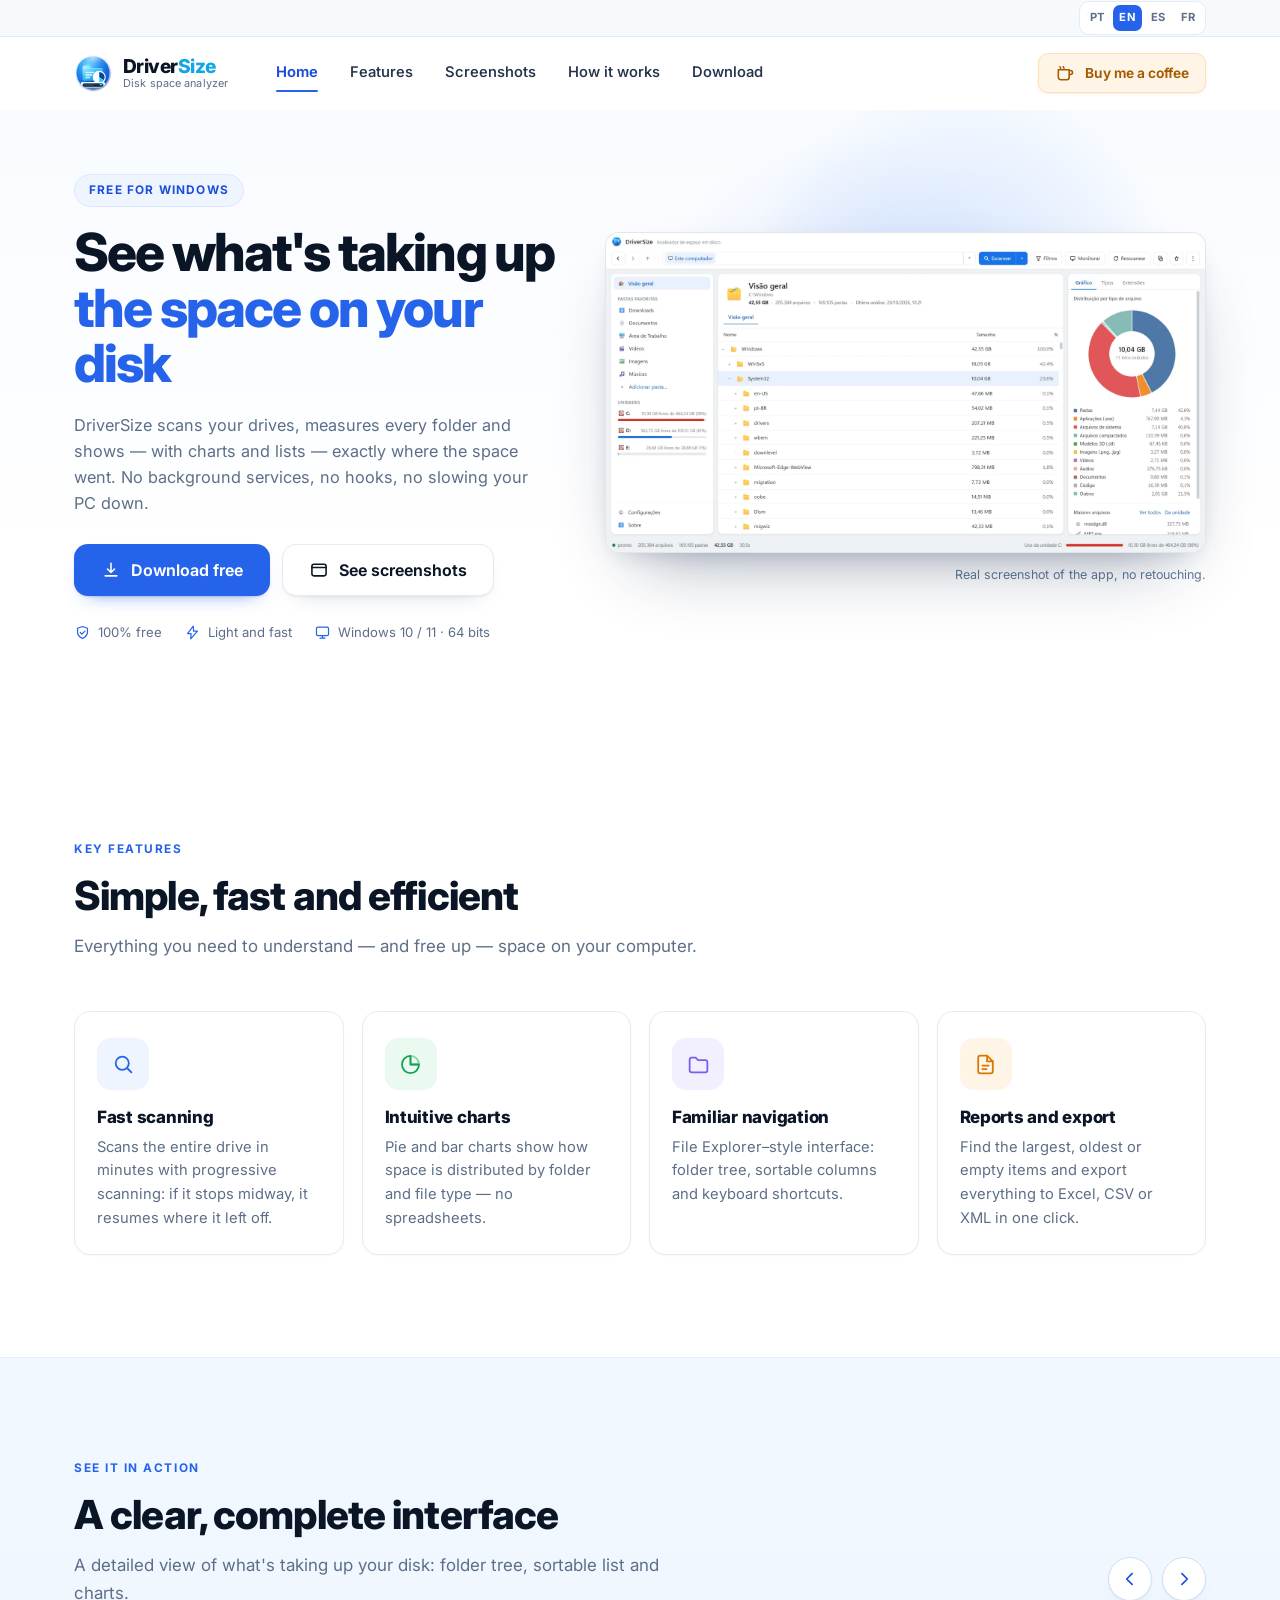
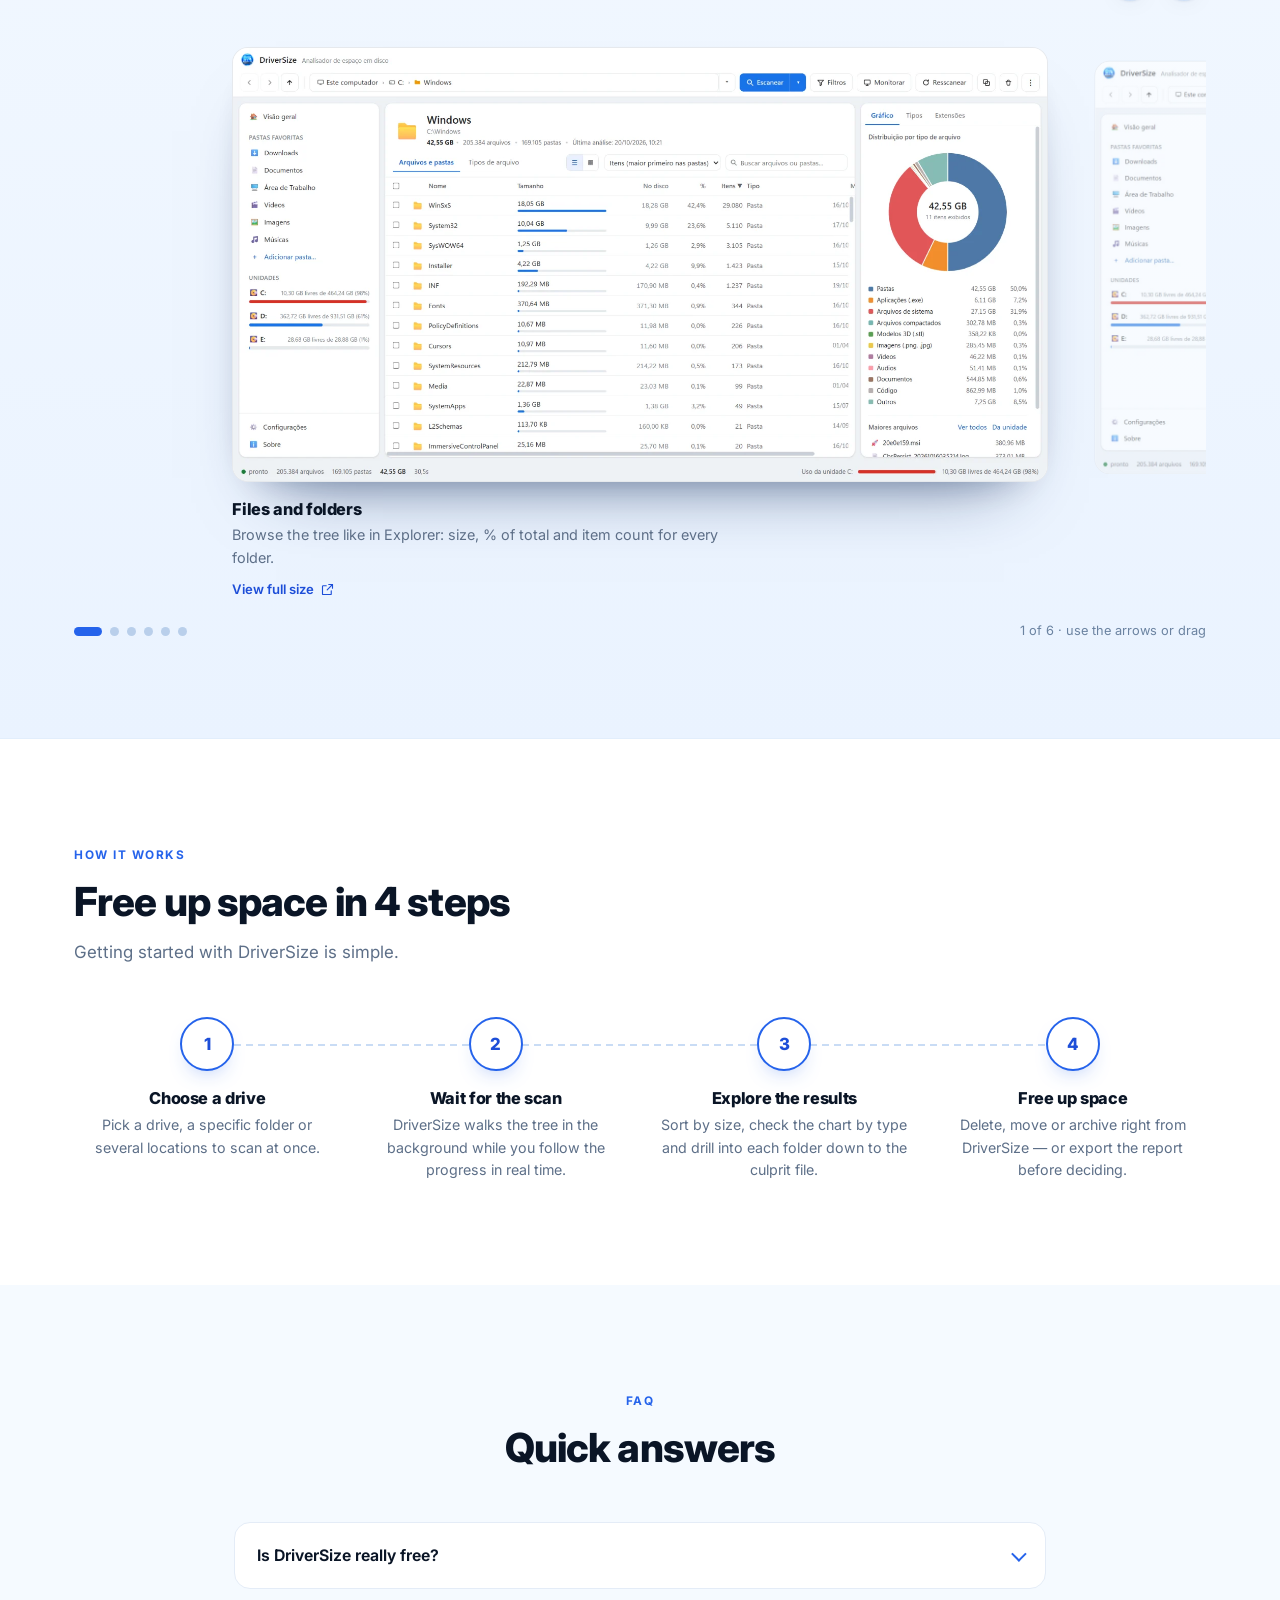
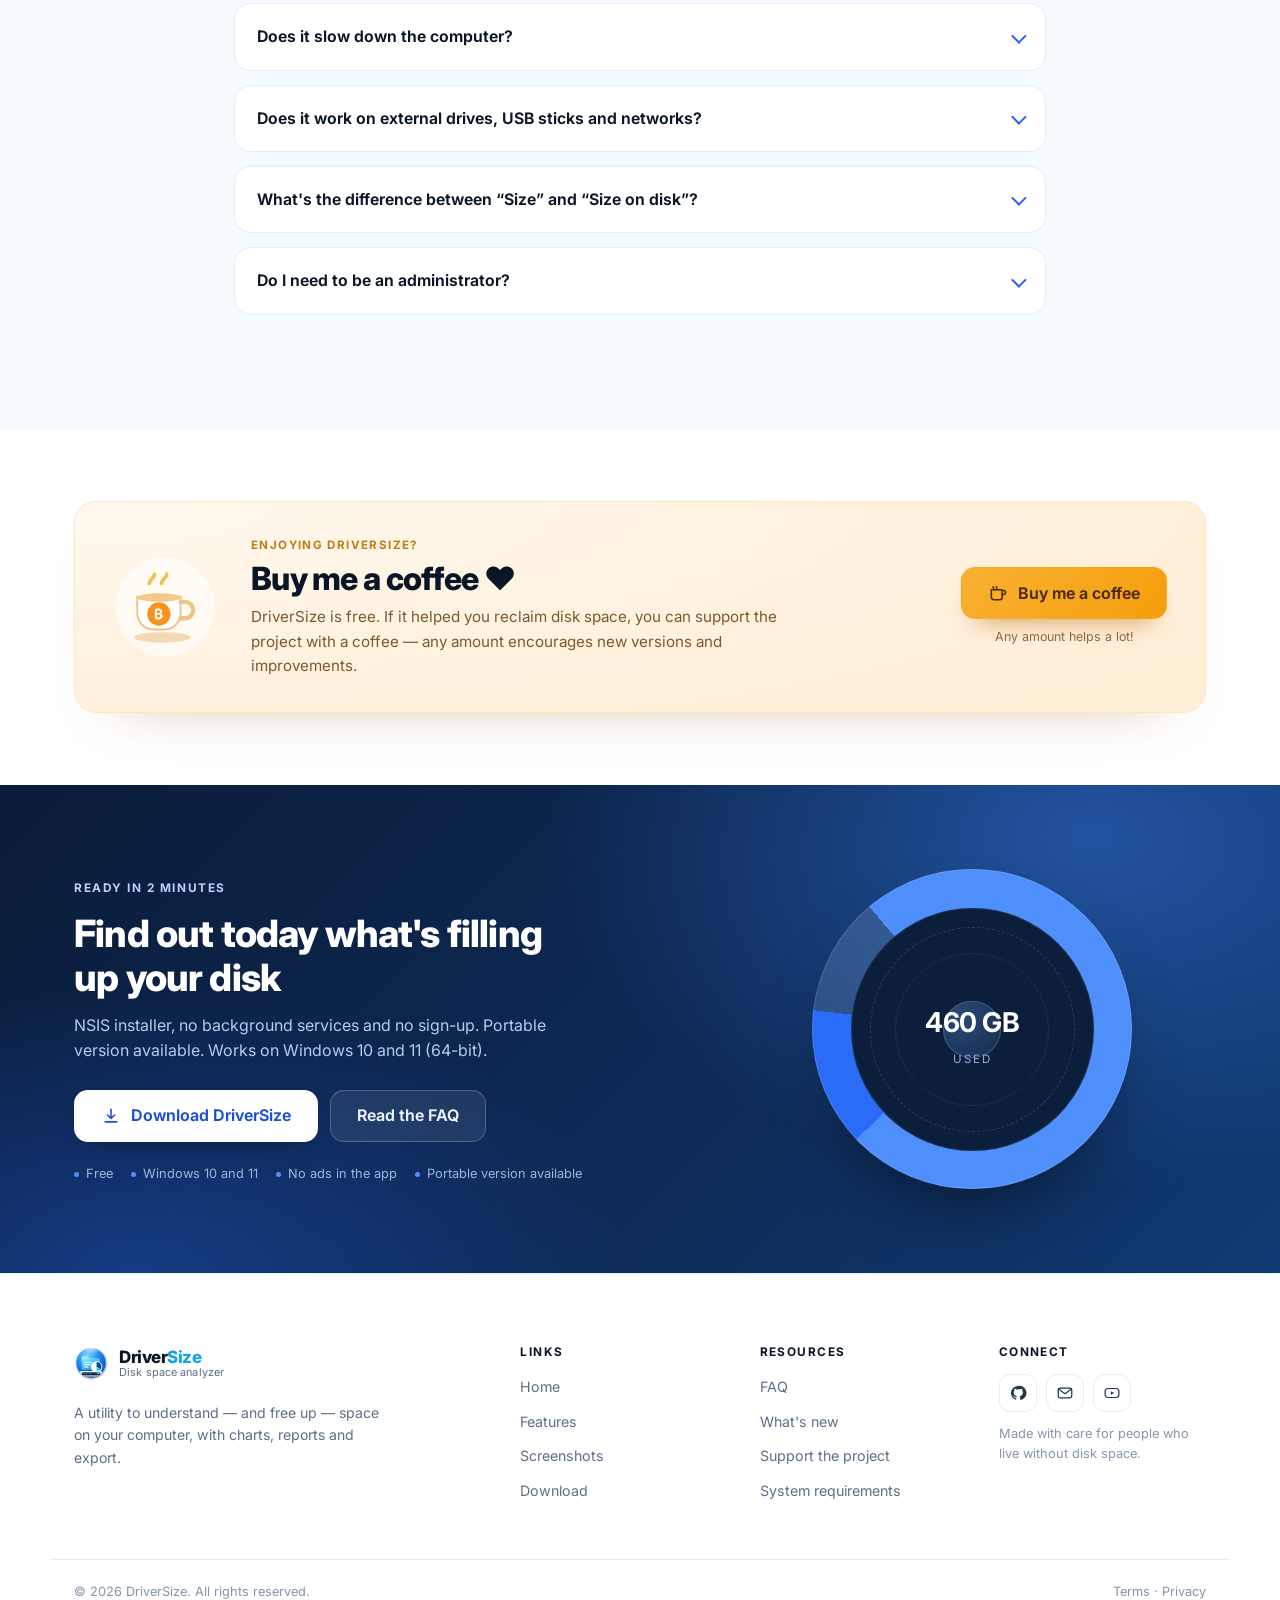
==== en/index.html @ fb633e39 "Initial DriverSize website" ====
<!DOCTYPE html>
<html lang="en">
<head>
<meta charset="utf-8">
<meta name="viewport" content="width=device-width, initial-scale=1">
<title>DriverSize — Find out what's taking up your disk space</title>
<meta name="description" content="DriverSize scans your drives and shows, with charts and lists, which folders and files take up the most space on your PC. Free for Windows 10 and 11 (64-bit).">
<meta name="theme-color" content="#2563eb">
<meta property="og:type" content="website">
<!-- meta:start -->
<meta property="og:locale" content="en_US">
<meta property="og:url" content="https://weguest.github.io/driversize/en/">
<!-- meta:end -->
<meta property="og:title" content="DriverSize — Disk space analyzer for Windows">
<meta property="og:description" content="See in minutes which folders and files are eating up your disk. Charts, reports and export to Excel, CSV and XML.">
<!-- og:image: gerado pelo build.mjs (og-<idioma>.jpg); use SITE_URL para URL absoluta -->
<meta property="og:image" content="https://weguest.github.io/driversize/assets/img/og-en.jpg">
<meta property="og:image:width" content="1200">
<meta property="og:image:height" content="630">
<meta name="twitter:card" content="summary_large_image">
<link rel="icon" href="../assets/img/favicon.svg" type="image/svg+xml">
<!-- alternates:start -->
<link rel="canonical" href="https://weguest.github.io/driversize/en/">
<link rel="alternate" hreflang="pt-BR" href="https://weguest.github.io/driversize/">
<link rel="alternate" hreflang="en" href="https://weguest.github.io/driversize/en/">
<link rel="alternate" hreflang="es" href="https://weguest.github.io/driversize/es/">
<link rel="alternate" hreflang="fr" href="https://weguest.github.io/driversize/fr/">
<link rel="alternate" hreflang="x-default" href="https://weguest.github.io/driversize/">
<!-- alternates:end -->
<link rel="preconnect" href="https://fonts.googleapis.com">
<link rel="preconnect" href="https://fonts.gstatic.com" crossorigin>
<link href="https://fonts.googleapis.com/css2?family=Inter:wght@400;500;600;700;800&display=swap" rel="stylesheet">
<link rel="stylesheet" href="../assets/css/styles.css">
<script>document.documentElement.classList.add('js');</script>
<script type="application/ld+json">
{
  "@context": "https://schema.org",
  "@type": "SoftwareApplication",
  "name": "DriverSize",
  "operatingSystem": "Windows 11, Windows 10",
  "applicationCategory": "UtilitiesApplication",
  "description": "Disk space analyzer that shows the size of every folder and file, with charts and reports.",
  "inLanguage": "en",
  "offers": {
    "@type": "Offer",
    "price": "0",
    "priceCurrency": "BRL"
  }
}
</script>
</head>
<body>
<a class="skip-link" href="#conteudo">Skip to content</a>

<div class="langbar">
  <div class="container langbar__inner">
    <!-- langswitch:start -->
      <nav class="lang" aria-label="Language">
        <a href="../" hreflang="pt-BR" lang="pt-BR" aria-label="Português">PT</a>
        <a href="./" hreflang="en" lang="en" aria-current="true" aria-label="English">EN</a>
        <a href="../es/" hreflang="es" lang="es" aria-label="Español">ES</a>
        <a href="../fr/" hreflang="fr" lang="fr" aria-label="Français">FR</a>
      </nav>
    <!-- langswitch:end -->
  </div>
</div>

<header class="site-header" id="topo">
  <div class="container site-header__inner">
    <a class="brand" href="#inicio" aria-label="DriverSize — home">
      <img class="brand__mark" src="../assets/img/logo.svg" alt="" width="40" height="40" decoding="async">
      <span class="brand__text">
        <span class="brand__word">Driver<span>Size</span></span>
        <small>Disk space analyzer</small>
      </span>
    </a>

    <nav class="site-nav" id="menu" aria-label="Main navigation">
      <a href="#inicio" class="is-active">Home</a>
      <a href="#recursos">Features</a>
      <a href="#telas">Screenshots</a>
      <a href="#como-funciona">How it works</a>
      <a href="#download">Download</a>
    </nav>

    <div class="site-header__actions">
      <a class="btn btn--accent btn--sm" href="#apoie">
        <svg viewBox="0 0 24 24" aria-hidden="true" class="ico"><path d="M4 8h13v9a3 3 0 0 1-3 3H7a3 3 0 0 1-3-3zM17 9h1.6a2.4 2.4 0 0 1 0 4.8H17M6 4.5c0 .8.8 1 .8 1.8M10 4.5c0 .8.8 1 .8 1.8"/></svg>
        Buy me a coffee
      </a>
      <button class="menu-btn" id="menuBtn" aria-controls="menu" aria-expanded="false" aria-label="Open menu" data-label-open="Open menu" data-label-close="Close menu">
        <span></span><span></span><span></span>
      </button>
    </div>
  </div>
</header>

<main id="conteudo">

  <!-- ============ HERO ============ -->
  <section class="hero" id="inicio">
    <div class="hero__glow" aria-hidden="true"></div>
    <div class="container hero__inner">
      <div class="hero__copy">
        <span class="eyebrow eyebrow--pill">Free for Windows</span>
        <h1>See what's taking up <span class="hl">the space on your disk</span></h1>
        <p class="lead">
          DriverSize scans your drives, measures every folder and shows — with charts and lists — exactly where the space went. No background services, no hooks, no slowing your PC down.
        </p>
        <div class="hero__actions">
          <a class="btn btn--primary btn--lg" href="#download">
            <svg viewBox="0 0 24 24" aria-hidden="true" class="ico"><path d="M12 4v11m0 0 4.2-4.2M12 15l-4.2-4.2M5 19h14"/></svg>
            Download free
          </a>
          <a class="btn btn--ghost btn--lg" href="#telas">
            <svg viewBox="0 0 24 24" aria-hidden="true" class="ico"><rect x="3.5" y="5" width="17" height="14" rx="2.4"/><path d="M3.5 9h17"/></svg>
            See screenshots
          </a>
        </div>
        <ul class="trust">
          <li>
            <svg viewBox="0 0 24 24" aria-hidden="true"><path d="M12 3.5 19 6v5.5c0 4-3 6.8-7 9-4-2.2-7-5-7-9V6z"/><path d="m9 12 2.2 2.2L15.5 10"/></svg>
            100% free
          </li>
          <li>
            <svg viewBox="0 0 24 24" aria-hidden="true"><path d="M13 3 5 13.5h5L9.5 21 19 10h-5.4z"/></svg>
            Light and fast
          </li>
          <li>
            <svg viewBox="0 0 24 24" aria-hidden="true"><rect x="3.5" y="4.5" width="17" height="12" rx="2"/><path d="M8.5 20h7M12 16.5V20"/></svg>
            Windows 10 / 11 · 64 bits
          </li>
        </ul>
      </div>

      <div class="hero__art">
        <figure class="shot shot--hero">
          <img
            src="../assets/img/screens/visao-geral.webp"
            width="1600"
            height="852"
            alt="DriverSize window with the overview: folder tree, chart of distribution by type and list of largest folders"
            fetchpriority="high"
            decoding="async">
        </figure>
        <p class="shot__note">Real screenshot of the app, no retouching.</p>
      </div>
    </div>
  </section>

  <!-- ============ RECURSOS ============ -->
  <section class="section" id="recursos">
    <div class="container">
      <header class="section__head reveal">
        <span class="eyebrow">Key features</span>
        <h2>Simple, fast and efficient</h2>
        <p class="section__sub">Everything you need to understand — and free up — space on your computer.</p>
      </header>

      <div class="cards">
        <article class="card reveal">
          <span class="card__icon card__icon--blue">
            <svg viewBox="0 0 24 24" aria-hidden="true"><circle cx="10.8" cy="10.8" r="6.3"/><path d="m15.6 15.6 4 4"/></svg>
          </span>
          <h3>Fast scanning</h3>
          <p>Scans the entire drive in minutes with progressive scanning: if it stops midway, it resumes where it left off.</p>
        </article>

        <article class="card reveal">
          <span class="card__icon card__icon--green">
            <svg viewBox="0 0 24 24" aria-hidden="true"><path d="M12 3.8a8.2 8.2 0 1 0 8.2 8.2H12z"/><path d="M12 3.8a8.2 8.2 0 0 1 8.2 8.2H12z" opacity=".45"/></svg>
          </span>
          <h3>Intuitive charts</h3>
          <p>Pie and bar charts show how space is distributed by folder and file type — no spreadsheets.</p>
        </article>

        <article class="card reveal">
          <span class="card__icon card__icon--violet">
            <svg viewBox="0 0 24 24" aria-hidden="true"><path d="M3.5 7.5a2 2 0 0 1 2-2h4l1.8 2.2h7.2a2 2 0 0 1 2 2v7.8a2 2 0 0 1-2 2h-13a2 2 0 0 1-2-2z"/></svg>
          </span>
          <h3>Familiar navigation</h3>
          <p>File Explorer–style interface: folder tree, sortable columns and keyboard shortcuts.</p>
        </article>

        <article class="card reveal">
          <span class="card__icon card__icon--orange">
            <svg viewBox="0 0 24 24" aria-hidden="true"><path d="M13.5 3.5H7a2 2 0 0 0-2 2v13a2 2 0 0 0 2 2h10a2 2 0 0 0 2-2V9z"/><path d="M13.5 3.5V9H19M9 13h6M9 16.5h4"/></svg>
          </span>
          <h3>Reports and export</h3>
          <p>Find the largest, oldest or empty items and export everything to Excel, CSV or XML in one click.</p>
        </article>
      </div>
    </div>
  </section>

  <!-- ============ TELAS / CARROSSEL ============ -->
  <section class="shots" id="telas">
    <div class="container">
      <div class="shots__head reveal">
        <div class="shots__heading">
          <span class="eyebrow">See it in action</span>
          <h2>A clear, complete interface</h2>
          <p class="section__sub">A detailed view of what's taking up your disk: folder tree, sortable list and charts.</p>
        </div>
        <div class="shots__nav">
          <button class="circle-btn" type="button" data-carousel-prev aria-label="Previous screen">
            <svg viewBox="0 0 24 24" aria-hidden="true"><path d="M14.5 5.5 8 12l6.5 6.5"/></svg>
          </button>
          <button class="circle-btn" type="button" data-carousel-next aria-label="Next screen">
            <svg viewBox="0 0 24 24" aria-hidden="true"><path d="m9.5 5.5 6.5 6.5-6.5 6.5"/></svg>
          </button>
        </div>
      </div>

      <div class="carousel" data-carousel data-dot-label="Go to screen {n}" data-status-format="{n} of {total}" role="group" aria-roledescription="carousel" aria-label="DriverSize screenshots">
        <div class="carousel__viewport" data-carousel-viewport>
          <ul class="carousel__track" data-carousel-track role="list">

            <li class="slide" data-slide aria-roledescription="slide" aria-label="1 of 6 — Files and folders">
              <figure class="slide__figure">
                <div class="slide__frame">
                  <img
                    class="slide__img"
                    src="../assets/img/screens/arquivos-e-pastas.webp"
                    width="1600"
                    height="852"
                    alt="DriverSize file and folder list with size, percentage of total, item count and modified date"
                    decoding="async">
                </div>
                <figcaption class="slide__caption">
                  <h3>Files and folders</h3>
                  <p>Browse the tree like in Explorer: size, % of total and item count for every folder.</p>
                  <a class="slide__zoom" href="../assets/img/screens/arquivos-e-pastas.webp" target="_blank" rel="noopener">
                    View full size
                    <svg viewBox="0 0 24 24" aria-hidden="true"><path d="M14 4h6v6M20 4l-8.5 8.5M18 14v5a1 1 0 0 1-1 1H5a1 1 0 0 1-1-1V7a1 1 0 0 1 1-1h5"/></svg>
                  </a>
                </figcaption>
              </figure>
            </li>

            <li class="slide" data-slide aria-roledescription="slide" aria-label="2 of 6 — Grid view">
              <figure class="slide__figure">
                <div class="slide__frame">
                  <img
                    class="slide__img"
                    src="../assets/img/screens/visualizacao-em-grade.webp"
                    width="1600"
                    height="852"
                    alt="Folders shown in a grid in DriverSize, with cards showing size and a proportional bar"
                    decoding="async">
                </div>
                <figcaption class="slide__caption">
                  <h3>Grid view</h3>
                  <p>Switch the list for cards — each folder's size is visible at a glance.</p>
                  <a class="slide__zoom" href="../assets/img/screens/visualizacao-em-grade.webp" target="_blank" rel="noopener">
                    View full size
                    <svg viewBox="0 0 24 24" aria-hidden="true"><path d="M14 4h6v6M20 4l-8.5 8.5M18 14v5a1 1 0 0 1-1 1H5a1 1 0 0 1-1-1V7a1 1 0 0 1 1-1h5"/></svg>
                  </a>
                </figcaption>
              </figure>
            </li>

            <li class="slide" data-slide aria-roledescription="slide" aria-label="3 of 6 — File types">
              <figure class="slide__figure">
                <div class="slide__frame">
                  <img
                    class="slide__img"
                    src="../assets/img/screens/tipos-de-arquivo.webp"
                    width="1600"
                    height="852"
                    alt="File type table by extension, with size, percentage and file count"
                    decoding="async">
                </div>
                <figcaption class="slide__caption">
                  <h3>File types</h3>
                  <p>See what weighs most by extension — .dll, .msi, .exe — and the total per file type.</p>
                  <a class="slide__zoom" href="../assets/img/screens/tipos-de-arquivo.webp" target="_blank" rel="noopener">
                    View full size
                    <svg viewBox="0 0 24 24" aria-hidden="true"><path d="M14 4h6v6M20 4l-8.5 8.5M18 14v5a1 1 0 0 1-1 1H5a1 1 0 0 1-1-1V7a1 1 0 0 1 1-1h5"/></svg>
                  </a>
                </figcaption>
              </figure>
            </li>

            <li class="slide" data-slide aria-roledescription="slide" aria-label="4 of 6 — Safe cleanup">
              <figure class="slide__figure">
                <div class="slide__frame">
                  <img
                    class="slide__img"
                    src="../assets/img/screens/limpeza-segura.webp"
                    width="1600"
                    height="852"
                    alt="DriverSize safe cleanup window with categories of temporary files and reclaimable space"
                    decoding="async">
                </div>
                <figcaption class="slide__caption">
                  <h3>Safe cleanup</h3>
                  <p>Review temp files, caches and other disposable items and see how much space you'll free.</p>
                  <a class="slide__zoom" href="../assets/img/screens/limpeza-segura.webp" target="_blank" rel="noopener">
                    View full size
                    <svg viewBox="0 0 24 24" aria-hidden="true"><path d="M14 4h6v6M20 4l-8.5 8.5M18 14v5a1 1 0 0 1-1 1H5a1 1 0 0 1-1-1V7a1 1 0 0 1 1-1h5"/></svg>
                  </a>
                </figcaption>
              </figure>
            </li>

            <li class="slide" data-slide aria-roledescription="slide" aria-label="5 of 6 — Global search">
              <figure class="slide__figure">
                <div class="slide__frame">
                  <img
                    class="slide__img"
                    src="../assets/img/screens/busca-global.webp"
                    width="1600"
                    height="852"
                    alt="Global file name search in DriverSize, showing results and the full path of each one"
                    decoding="async">
                </div>
                <figcaption class="slide__caption">
                  <h3>Global search</h3>
                  <p>Find a file across the whole scanned area, with its full path — no rescan.</p>
                  <a class="slide__zoom" href="../assets/img/screens/busca-global.webp" target="_blank" rel="noopener">
                    View full size
                    <svg viewBox="0 0 24 24" aria-hidden="true"><path d="M14 4h6v6M20 4l-8.5 8.5M18 14v5a1 1 0 0 1-1 1H5a1 1 0 0 1-1-1V7a1 1 0 0 1 1-1h5"/></svg>
                  </a>
                </figcaption>
              </figure>
            </li>

            <li class="slide" data-slide aria-roledescription="slide" aria-label="6 of 6 — Dark theme">
              <figure class="slide__figure">
                <div class="slide__frame">
                  <img
                    class="slide__img"
                    src="../assets/img/screens/tema-escuro.webp"
                    width="1600"
                    height="852"
                    alt="DriverSize interface in dark theme, with folder table and distribution chart"
                    decoding="async">
                </div>
                <figcaption class="slide__caption">
                  <h3>Dark theme</h3>
                  <p>Work at night or on dark screens without losing legibility.</p>
                  <a class="slide__zoom" href="../assets/img/screens/tema-escuro.webp" target="_blank" rel="noopener">
                    View full size
                    <svg viewBox="0 0 24 24" aria-hidden="true"><path d="M14 4h6v6M20 4l-8.5 8.5M18 14v5a1 1 0 0 1-1 1H5a1 1 0 0 1-1-1V7a1 1 0 0 1 1-1h5"/></svg>
                  </a>
                </figcaption>
              </figure>
            </li>

          </ul>
        </div>

        <div class="carousel__footer">
          <div class="carousel__dots" data-carousel-dots role="group" aria-label="Choose screen"></div>
          <p class="carousel__hint"><span data-carousel-status aria-live="polite">1 of 6</span> · use the arrows or drag</p>
        </div>
      </div>
    </div>
  </section>

  <!-- ============ COMO FUNCIONA ============ -->
  <section class="section" id="como-funciona">
    <div class="container">
      <header class="section__head reveal">
        <span class="eyebrow">How it works</span>
        <h2>Free up space in 4 steps</h2>
        <p class="section__sub">Getting started with DriverSize is simple.</p>
      </header>

      <ol class="steps">
        <li class="step reveal">
          <span class="step__num">1</span>
          <h3>Choose a drive</h3>
          <p>Pick a drive, a specific folder or several locations to scan at once.</p>
        </li>
        <li class="step reveal">
          <span class="step__num">2</span>
          <h3>Wait for the scan</h3>
          <p>DriverSize walks the tree in the background while you follow the progress in real time.</p>
        </li>
        <li class="step reveal">
          <span class="step__num">3</span>
          <h3>Explore the results</h3>
          <p>Sort by size, check the chart by type and drill into each folder down to the culprit file.</p>
        </li>
        <li class="step reveal">
          <span class="step__num">4</span>
          <h3>Free up space</h3>
          <p>Delete, move or archive right from DriverSize — or export the report before deciding.</p>
        </li>
      </ol>
    </div>
  </section>

  <!-- ============ FAQ ============ -->
  <section class="section section--soft" id="faq">
    <div class="container container--narrow">
      <header class="section__head section__head--center reveal">
        <span class="eyebrow">FAQ</span>
        <h2>Quick answers</h2>
      </header>

      <div class="faq reveal">
        <details class="faq__item">
          <summary>Is DriverSize really free?</summary>
          <p>Yes. The free version shows the size of every folder and file, with charts and reports, with no trial period. An optional Professional version adds printing, PDF export and command-line automation.</p>
        </details>
        <details class="faq__item">
          <summary>Does it slow down the computer?</summary>
          <p>No. DriverSize installs no services, system hooks or Explorer extensions: it only uses resources while you are scanning. Once you close it, nothing keeps running in the background.</p>
        </details>
        <details class="faq__item">
          <summary>Does it work on external drives, USB sticks and networks?</summary>
          <p>Yes. Besides local disks, DriverSize scans external HDDs, SSDs, USB sticks, SD cards, NAS, SAN and network shares (UNC paths).</p>
        </details>
        <details class="faq__item">
          <summary>What's the difference between “Size” and “Size on disk”?</summary>
          <p>“Size” is the actual sum of the file bytes. “Size on disk” takes the space occupied in clusters into account — so it is always equal to or larger than the logical size.</p>
        </details>
        <details class="faq__item">
          <summary>Do I need to be an administrator?</summary>
          <p>For regular folders, no. To read protected system areas (such as <code>System Volume Information</code>), run as administrator — the app has a “Restart as administrator” option.</p>
        </details>
      </div>
    </div>
  </section>

  <!-- ============ APOIE ============ -->
  <section class="support" id="apoie">
    <div class="container">
      <div class="support__card reveal">
        <div class="support__cup" aria-hidden="true">
          <svg viewBox="0 0 120 120">
            <circle cx="60" cy="60" r="57" fill="#fff" opacity=".6"/>
            <ellipse cx="57" cy="95" rx="33" ry="6" fill="#e7b977" opacity=".5"/>
            <path d="M28 48h50v19a19 19 0 0 1-19 19H47a19 19 0 0 1-19-19z" fill="#fff" stroke="#eec38a" stroke-width="2.2"/>
            <path d="M78 54h5a9.5 9.5 0 0 1 0 19h-5" fill="none" stroke="#eec38a" stroke-width="5" stroke-linecap="round"/>
            <ellipse cx="53" cy="49" rx="25" ry="5" fill="#f2c98b"/>
            <path d="M42 33c0-5 6-6 6-11M56 33c0-5 6-6 6-11" stroke="#f0b429" stroke-width="4" stroke-linecap="round" fill="none" opacity=".85"/>
            <circle cx="53" cy="68" r="13.5" fill="#f7931a"/>
            <text x="53" y="74" text-anchor="middle" font-size="16" font-weight="700" fill="#fff" font-family="Inter, Arial, sans-serif">₿</text>
          </svg>
        </div>
        <div class="support__copy">
          <span class="support__kicker">Enjoying DriverSize?</span>
          <h2>Buy me a coffee <span aria-hidden="true">❤️</span></h2>
          <p>DriverSize is free. If it helped you reclaim disk space, you can support the project with a coffee — any amount encourages new versions and improvements.</p>
        </div>
        <div class="support__action">
          <a class="btn btn--donate" href="#apoie" data-donate>
            <svg viewBox="0 0 24 24" aria-hidden="true" class="ico"><path d="M4 8h13v9a3 3 0 0 1-3 3H7a3 3 0 0 1-3-3zM17 9h1.6a2.4 2.4 0 0 1 0 4.8H17M6 4.5c0 .8.8 1 .8 1.8M10 4.5c0 .8.8 1 .8 1.8"/></svg>
            Buy me a coffee
          </a>
          <small>Any amount helps a lot!</small>
        </div>
      </div>
    </div>
  </section>

  <!-- ============ DOWNLOAD ============ -->
  <section class="download" id="download">
    <div class="container download__inner">
      <div class="download__copy reveal">
        <span class="eyebrow eyebrow--light">Ready in 2 minutes</span>
        <h2>Find out today what's filling up your disk</h2>
        <p>NSIS installer, no background services and no sign-up. Portable version available. Works on Windows 10 and 11 (64-bit).</p>
        <div class="download__actions">
          <a class="btn btn--white btn--lg" href="../downloads/DriverSize-setup.exe" download>
            <svg viewBox="0 0 24 24" aria-hidden="true" class="ico"><path d="M12 4v11m0 0 4.2-4.2M12 15l-4.2-4.2M5 19h14"/></svg>
            Download DriverSize
          </a>
          <a class="btn btn--onDark btn--lg" href="#faq">Read the FAQ</a>
        </div>
        <ul class="download__meta">
          <li>Free</li><li>Windows 10 and 11</li><li>No ads in the app</li><li>Portable version available</li>
        </ul>
      </div>
      <div class="download__art reveal" aria-hidden="true">
        <div class="disk">
          <div class="disk__ring"></div>
          <div class="disk__ring disk__ring--2"></div>
          <div class="disk__hub"></div>
          <div class="disk__label">
            <strong>460 GB</strong>
            <span>used</span>
          </div>
        </div>
      </div>
    </div>
  </section>

</main>

<footer class="site-footer">
  <div class="container site-footer__grid">
    <div class="site-footer__brand">
      <a class="brand brand--footer" href="#inicio">
        <img class="brand__mark" src="../assets/img/logo.svg" alt="" width="34" height="34" decoding="async">
        <span class="brand__text"><span class="brand__word">Driver<span>Size</span></span><small>Disk space analyzer</small></span>
      </a>
      <p>A utility to understand — and free up — space on your computer, with charts, reports and export.</p>
    </div>

    <nav class="site-footer__col" aria-label="Site links">
      <h2>Links</h2>
      <ul>
        <li><a href="#inicio">Home</a></li>
        <li><a href="#recursos">Features</a></li>
        <li><a href="#telas">Screenshots</a></li>
        <li><a href="#download">Download</a></li>
      </ul>
    </nav>

    <nav class="site-footer__col" aria-label="Resources">
      <h2>Resources</h2>
      <ul>
        <li><a href="#faq">FAQ</a></li>
        <li><a href="#download">What's new</a></li>
        <li><a href="#apoie">Support the project</a></li>
        <li><a href="#download">System requirements</a></li>
      </ul>
    </nav>

    <div class="site-footer__col">
      <h2>Connect</h2>
      <ul class="socials">
        <li><a href="#topo" aria-label="GitHub"><svg viewBox="0 0 24 24" aria-hidden="true"><path d="M12 2.6a9.4 9.4 0 0 0-3 18.3c.5.1.6-.2.6-.5v-1.7c-2.6.6-3.1-1.2-3.1-1.2-.4-1.1-1-1.4-1-1.4-.9-.6 0-.6 0-.6 1 .1 1.5 1 1.5 1 .9 1.5 2.3 1.1 2.9.8.1-.6.4-1.1.7-1.4-2.1-.2-4.3-1-4.3-4.6 0-1 .4-1.9 1-2.5-.1-.3-.4-1.3.1-2.6 0 0 .8-.3 2.6 1a9 9 0 0 1 4.8 0c1.8-1.3 2.6-1 2.6-1 .5 1.3.2 2.3.1 2.6.6.6 1 1.4 1 2.5 0 3.6-2.2 4.4-4.3 4.6.4.4.7 1 .7 2v2.9c0 .3.1.6.6.5A9.4 9.4 0 0 0 12 2.6z"/></svg></a></li>
        <li><a href="mailto:contato@exemplo.com" aria-label="Email"><svg viewBox="0 0 24 24" aria-hidden="true"><rect x="3" y="5.5" width="18" height="13" rx="2.5"/><path d="m3.8 7 8.2 6 8.2-6"/></svg></a></li>
        <li><a href="#telas" aria-label="Videos"><svg viewBox="0 0 24 24" aria-hidden="true"><rect x="2.8" y="6" width="18.4" height="12" rx="4"/><path d="m10.4 9.6 4.6 2.4-4.6 2.4z" fill="currentColor" stroke="none"/></svg></a></li>
      </ul>
      <p class="site-footer__note">Made with care for people who live without disk space.</p>
    </div>
  </div>

  <div class="container site-footer__bottom">
    <p>© <span data-year>2026</span> DriverSize. All rights reserved.</p>
    <p><a href="#faq">Terms</a> · <a href="#faq">Privacy</a></p>
  </div>
</footer>

<script src="../assets/js/main.js" defer></script>
</body>
</html>
---- assets/css/styles.css ----
/* ==========================================================================
   DriverSize — landing page
   Estilos: design tokens, layout, componentes e mockups da interface
   ========================================================================== */

/* ---------- Tokens ---------- */
:root {
  --blue-50: #eff5ff;
  --blue-100: #dbe8ff;
  --blue-200: #bcd4ff;
  --blue-500: #3b82f6;
  --blue-600: #2563eb;
  --blue-700: #1d4ed8;

  --ink: #0a1526;
  --ink-2: #24344b;
  --muted: #5d6f88;
  --line: #e4ecf7;
  --bg: #ffffff;
  --bg-soft: #f5faff;

  --orange: #f59e0b;
  --orange-600: #d97706;
  --orange-soft: #fff5e6;

  --radius-sm: 10px;
  --radius: 16px;
  --radius-lg: 22px;

  --shadow-sm: 0 1px 2px rgba(12, 32, 64, .06), 0 10px 24px -16px rgba(12, 32, 64, .28);
  --shadow-md: 0 2px 4px rgba(12, 32, 64, .05), 0 24px 48px -28px rgba(12, 32, 64, .35);
  --shadow-lg: 0 40px 80px -46px rgba(11, 42, 92, .55), 0 16px 40px -28px rgba(11, 42, 92, .4);

  --container: 1180px;
  --header-h: 72px;
  --ease: cubic-bezier(.22, .61, .36, 1);
}

/* ---------- Reset / base ---------- */
*,
*::before,
*::after { box-sizing: border-box; }

html {
  -webkit-text-size-adjust: 100%;
  scroll-behavior: smooth;
}

body {
  margin: 0;
  font-family: Inter, "Segoe UI", system-ui, -apple-system, "Helvetica Neue", Arial, sans-serif;
  font-size: 16px;
  line-height: 1.6;
  color: var(--ink-2);
  background: var(--bg);
  -webkit-font-smoothing: antialiased;
  text-rendering: optimizeLegibility;
  overflow-x: hidden;
}

img, svg { display: block; max-width: 100%; }
ul, ol { margin: 0; padding: 0; list-style: none; }
p { margin: 0; }
h1, h2, h3 { margin: 0; color: var(--ink); letter-spacing: -.022em; line-height: 1.15; font-weight: 800; }
a { color: inherit; text-decoration: none; }
button { font: inherit; color: inherit; }

:where(a, button, summary):focus-visible {
  outline: 3px solid rgba(37, 99, 235, .45);
  outline-offset: 3px;
  border-radius: 8px;
}

::selection { background: var(--blue-100); color: var(--ink); }

.skip-link {
  position: absolute;
  left: 16px;
  top: -60px;
  z-index: 100;
  padding: 10px 18px;
  border-radius: 0 0 10px 10px;
  background: var(--ink);
  color: #fff;
  font-weight: 600;
  transition: top .2s var(--ease);
}
.skip-link:focus { top: 0; }

.container {
  width: 100%;
  max-width: var(--container);
  margin-inline: auto;
  padding-inline: 24px;
}
.container--narrow { max-width: 860px; }

section[id] { scroll-margin-top: calc(var(--header-h) + 18px); }

.section { padding: clamp(64px, 8vw, 104px) 0; }
.section--soft { background: var(--bg-soft); }

/* ---------- Tipografia auxiliar ---------- */
.eyebrow {
  display: inline-block;
  font-size: .74rem;
  font-weight: 700;
  letter-spacing: .13em;
  text-transform: uppercase;
  color: var(--blue-600);
  margin-bottom: 14px;
}
.eyebrow--pill {
  display: inline-flex;
  align-items: center;
  gap: 8px;
  padding: 6px 14px;
  border-radius: 999px;
  background: var(--blue-50);
  border: 1px solid var(--blue-100);
  color: var(--blue-700);
  letter-spacing: .1em;
}
.eyebrow--light { color: #b9d3ff; }

.section__head { max-width: 660px; margin-bottom: clamp(32px, 4vw, 52px); }
.section__head--center { margin-inline: auto; text-align: center; }
.section__head h2 { font-size: clamp(1.75rem, 3.2vw, 2.5rem); }
.section__sub {
  margin-top: 14px;
  font-size: 1.06rem;
  color: var(--muted);
  max-width: 60ch;
}
.hl { color: var(--blue-600); }
.lead {
  margin-top: 20px;
  font-size: clamp(1.02rem, 1.25vw, 1.14rem);
  color: var(--muted);
  max-width: 46ch;
}

/* ---------- Botões ---------- */
.btn {
  --btn-bg: var(--blue-600);
  --btn-fg: #fff;
  display: inline-flex;
  align-items: center;
  justify-content: center;
  gap: 10px;
  padding: 12px 22px;
  border: 1px solid transparent;
  border-radius: 12px;
  background: var(--btn-bg);
  color: var(--btn-fg);
  font-weight: 650;
  font-size: .95rem;
  line-height: 1.2;
  cursor: pointer;
  white-space: nowrap;
  transition: transform .18s var(--ease), box-shadow .22s var(--ease), background-color .18s var(--ease), border-color .18s var(--ease), color .18s var(--ease);
  box-shadow: 0 1px 2px rgba(12, 32, 64, .12), 0 10px 20px -14px rgba(37, 99, 235, .8);
}
.btn:hover { transform: translateY(-1px); }
.btn:active { transform: translateY(0); }

.btn--sm { padding: 9px 16px; font-size: .86rem; border-radius: 10px; }
.btn--lg { padding: 15px 26px; font-size: 1rem; border-radius: 14px; }

.btn--primary { --btn-bg: var(--blue-600); }
.btn--primary:hover { --btn-bg: var(--blue-700); box-shadow: 0 14px 28px -16px rgba(37, 99, 235, .9); }

.btn--ghost {
  --btn-bg: #fff;
  --btn-fg: var(--ink);
  border-color: var(--line);
  box-shadow: var(--shadow-sm);
}
.btn--ghost:hover { border-color: var(--blue-200); color: var(--blue-700); }

.btn--accent {
  --btn-bg: var(--orange-soft);
  --btn-fg: #a35a00;
  border-color: #ffe0b0;
  box-shadow: 0 1px 2px rgba(163, 90, 0, .1);
}
.btn--accent:hover { --btn-bg: #ffeccd; }

.btn--white { --btn-bg: #fff; --btn-fg: var(--blue-700); box-shadow: 0 12px 30px -18px rgba(0, 0, 0, .6); }
.btn--onDark {
  --btn-bg: rgba(255, 255, 255, .08);
  --btn-fg: #eaf2ff;
  border-color: rgba(255, 255, 255, .22);
  box-shadow: none;
}
.btn--onDark:hover { --btn-bg: rgba(255, 255, 255, .16); }

.btn--donate {
  --btn-bg: linear-gradient(135deg, #f8b133, #f59e0b);
  --btn-fg: #4a2a00;
  padding: 15px 26px;
  border-radius: 14px;
  font-size: 1rem;
  box-shadow: 0 14px 26px -16px rgba(180, 100, 0, .8);
}
.btn--donate:hover { filter: brightness(1.04); }

.ico {
  width: 20px;
  height: 20px;
  fill: none;
  stroke: currentColor;
  stroke-width: 1.9;
  stroke-linecap: round;
  stroke-linejoin: round;
  flex: 0 0 auto;
}

/* ---------- Header ---------- */
.langbar {
  background: #f7fafd;
  border-bottom: 1px solid var(--line);
}
.langbar__inner {
  display: flex;
  align-items: center;
  justify-content: flex-end;
  min-height: 36px;
}

.site-header {
  position: sticky;
  top: 0;
  z-index: 50;
  background: rgba(255, 255, 255, .82);
  backdrop-filter: saturate(180%) blur(14px);
  border-bottom: 1px solid transparent;
  transition: border-color .25s var(--ease), box-shadow .25s var(--ease), background-color .25s var(--ease);
}
.site-header.is-stuck {
  border-bottom-color: var(--line);
  box-shadow: 0 8px 24px -22px rgba(12, 32, 64, .6);
}
.site-header__inner {
  display: flex;
  align-items: center;
  gap: 22px;
  min-height: var(--header-h);
}

.brand { display: inline-flex; align-items: center; gap: 11px; }
.brand__mark { width: 38px; height: 38px; flex: 0 0 auto; border-radius: 50%; }
.brand__text { display: flex; flex-direction: column; line-height: 1.15; }
.brand__word { font-size: 1.2rem; font-weight: 800; letter-spacing: -.028em; color: var(--ink); line-height: 1.1; }
.brand__word span { color: #12a5e8; }
.brand__text small { font-size: .68rem; color: var(--muted); letter-spacing: .01em; }

.site-nav { display: flex; align-items: center; gap: 4px; margin-left: 12px; }
.site-nav a {
  position: relative;
  padding: 9px 14px;
  border-radius: 9px;
  font-size: .92rem;
  font-weight: 550;
  color: var(--ink-2);
  transition: color .18s var(--ease), background-color .18s var(--ease);
}
.site-nav a:hover { color: var(--blue-700); background: var(--blue-50); }
.site-nav a.is-active { color: var(--blue-700); font-weight: 650; }
.site-nav a.is-active::after {
  content: "";
  position: absolute;
  left: 14px;
  right: 14px;
  bottom: 2px;
  height: 2px;
  border-radius: 2px;
  background: var(--blue-600);
}

.site-header__actions { display: flex; align-items: center; gap: 10px; margin-left: auto; }

.lang {
  display: flex;
  align-items: center;
  gap: 2px;
  padding: 3px;
  border: 1px solid var(--line);
  border-radius: 10px;
  background: #fff;
}
.lang a {
  display: grid;
  place-items: center;
  min-width: 28px;
  min-height: 26px;
  padding: 4px 6px;
  border-radius: 7px;
  font-size: .7rem;
  font-weight: 700;
  letter-spacing: .04em;
  line-height: 1;
  color: var(--muted);
  transition: color .18s var(--ease), background-color .18s var(--ease);
}
.lang a:hover { color: var(--blue-700); background: var(--blue-50); }
.lang a[aria-current="true"] { background: var(--blue-600); color: #fff; }

.menu-btn {
  display: none;
  width: 42px;
  height: 42px;
  border: 1px solid var(--line);
  border-radius: 11px;
  background: #fff;
  cursor: pointer;
  padding: 0;
  place-items: center;
}
.menu-btn span {
  display: block;
  width: 18px;
  height: 2px;
  margin: 3px auto;
  border-radius: 2px;
  background: var(--ink);
  transition: transform .25s var(--ease), opacity .2s var(--ease);
}
.menu-btn[aria-expanded="true"] span:nth-child(1) { transform: translateY(5px) rotate(45deg); }
.menu-btn[aria-expanded="true"] span:nth-child(2) { opacity: 0; }
.menu-btn[aria-expanded="true"] span:nth-child(3) { transform: translateY(-5px) rotate(-45deg); }

/* ---------- Hero ---------- */
.hero {
  position: relative;
  padding: clamp(40px, 5vw, 64px) 0 clamp(56px, 7vw, 96px);
  overflow: hidden;
  background: linear-gradient(180deg, #f8fbff 0%, #ffffff 72%);
}
.hero__glow {
  position: absolute;
  inset: -20% -10% auto 35%;
  height: 620px;
  background:
    radial-gradient(closest-side, rgba(59, 130, 246, .20), transparent 70%) 60% 35% / 620px 620px no-repeat,
    radial-gradient(closest-side, rgba(37, 99, 235, .10), transparent 70%) 30% 70% / 520px 520px no-repeat;
  filter: blur(0.5px);
  pointer-events: none;
}
.hero__inner {
  position: relative;
  display: grid;
  grid-template-columns: minmax(0, 1fr) minmax(0, 1.2fr);
  gap: clamp(24px, 2.4vw, 32px);
  align-items: center;
}
.hero__copy { max-width: 560px; }
.hero h1 {
  font-size: clamp(2.05rem, 4.1vw, 3.35rem);
  line-height: 1.06;
  letter-spacing: -.035em;
  margin-top: 4px;
}
.hero__actions { display: flex; flex-wrap: wrap; gap: 12px; margin-top: 28px; }

.trust {
  display: flex;
  flex-wrap: wrap;
  gap: 10px 22px;
  margin-top: 26px;
  font-size: .82rem;
  color: var(--muted);
}
.trust li { display: inline-flex; align-items: center; gap: 7px; }
.trust svg {
  width: 17px;
  height: 17px;
  fill: none;
  stroke: var(--blue-600);
  stroke-width: 1.7;
  stroke-linecap: round;
  stroke-linejoin: round;
}
.hero__art { position: relative; min-width: 0; }

/* ---------- Capturas do app ---------- */
.shot {
  position: relative;
  margin: 0;
  overflow: hidden;
  border-radius: 14px;
  background: #fff;
  border: 1px solid rgba(16, 42, 83, .12);
  box-shadow: 0 34px 70px -34px rgba(9, 30, 66, .45), 0 10px 24px -14px rgba(9, 30, 66, .22);
  transition: transform .45s var(--ease), box-shadow .45s var(--ease);
}
.shot img { display: block; width: 100%; height: auto; }
.hero__art:hover .shot--hero { transform: translateY(-4px); box-shadow: 0 40px 80px -34px rgba(9, 30, 66, .5), 0 14px 28px -16px rgba(9, 30, 66, .25); }
.shot__note {
  margin-top: 12px;
  font-size: .78rem;
  color: #63799a;
  text-align: right;
}

/* ---------- Recursos ---------- */
.cards {
  display: grid;
  grid-template-columns: repeat(4, minmax(0, 1fr));
  gap: 18px;
}
.card {
  padding: 26px 22px 24px;
  border-radius: var(--radius);
  background: #fff;
  border: 1px solid var(--line);
  box-shadow: 0 1px 2px rgba(12, 32, 64, .03);
  transition: transform .28s var(--ease), box-shadow .28s var(--ease), border-color .28s var(--ease);
}
.card:hover {
  transform: translateY(-4px);
  border-color: var(--blue-100);
  box-shadow: var(--shadow-md);
}
.card__icon {
  display: grid;
  place-items: center;
  width: 52px;
  height: 52px;
  margin-bottom: 18px;
  border-radius: 14px;
  background: var(--blue-50);
  color: var(--blue-600);
}
.card__icon svg {
  width: 25px;
  height: 25px;
  fill: none;
  stroke: currentColor;
  stroke-width: 1.7;
  stroke-linecap: round;
  stroke-linejoin: round;
}
.card__icon--green { background: #eafaf1; color: #12a150; }
.card__icon--violet { background: #f2efff; color: #7c5cf0; }
.card__icon--orange { background: var(--orange-soft); color: var(--orange-600); }
.card h3 { font-size: 1.06rem; margin-bottom: 8px; letter-spacing: -.015em; }
.card p { font-size: .92rem; color: var(--muted); }

/* ---------- Carrossel / telas ---------- */
.shots {
  position: relative;
  padding: clamp(64px, 8vw, 96px) 0;
  background: linear-gradient(180deg, #f2f8ff 0%, #eaf3ff 100%);
  border-block: 1px solid #e2eefc;
  overflow: hidden;
}
.shots__head {
  display: flex;
  align-items: flex-end;
  justify-content: space-between;
  gap: 24px;
  margin-bottom: 34px;
}
.shots__heading { max-width: 620px; }
.shots__heading h2 { font-size: clamp(1.75rem, 3.2vw, 2.5rem); }
.shots__nav { display: flex; gap: 10px; padding-bottom: 6px; }

.circle-btn {
  display: grid;
  place-items: center;
  width: 44px;
  height: 44px;
  border-radius: 50%;
  border: 1px solid #cfe0f6;
  background: #fff;
  color: var(--blue-700);
  cursor: pointer;
  box-shadow: var(--shadow-sm);
  transition: transform .2s var(--ease), background-color .2s var(--ease), border-color .2s var(--ease), color .2s var(--ease);
}
.circle-btn svg {
  width: 20px;
  height: 20px;
  fill: none;
  stroke: currentColor;
  stroke-width: 2;
  stroke-linecap: round;
  stroke-linejoin: round;
}
.circle-btn:hover { background: var(--blue-600); border-color: var(--blue-600); color: #fff; transform: translateY(-2px); }
.circle-btn:active { transform: translateY(0) scale(.97); }

.carousel { position: relative; }
.carousel__viewport { overflow: hidden; padding: 6px 0 10px; }
.carousel__track {
  --slide-w: 72%;
  --slide-gap: 26px;
  position: relative;
  display: flex;
  gap: 0;
  transition: transform .6s var(--ease);
  will-change: transform;
  touch-action: pan-y;
  cursor: grab;
}
.carousel__track::before,
.carousel__track::after {
  content: "";
  flex: 0 0 calc((100% - var(--slide-w)) / 2 - var(--slide-gap) / 2);
}
.carousel__track.is-dragging { cursor: grabbing; transition: none; }

.slide {
  flex: 0 0 var(--slide-w);
  margin-inline: calc(var(--slide-gap) / 2);
  min-width: 0;
  transition: opacity .45s var(--ease), transform .45s var(--ease);
  opacity: .58;
  transform: scale(.95);
}
.slide.is-active { opacity: 1; transform: scale(1); }
.slide.is-active .slide__frame { box-shadow: 0 40px 70px -44px rgba(10, 37, 84, .6), 0 18px 40px -30px rgba(10, 37, 84, .45); }
.slide__figure { margin: 0; }
.slide__frame {
  border-radius: 16px;
  overflow: hidden;
  background: #fff;
  border: 1px solid rgba(16, 42, 83, .10);
  transition: box-shadow .45s var(--ease);
}
.slide__img {
  display: block;
  width: 100%;
  height: auto;
  pointer-events: none;
  user-select: none;
  -webkit-user-drag: none;
}
.slide__caption {
  margin-top: 18px;
  max-width: 520px;
  opacity: 0;
  transform: translateY(6px);
  transition: opacity .4s var(--ease) .1s, transform .4s var(--ease) .1s;
}
.slide.is-active .slide__caption { opacity: 1; transform: none; }
.slide__caption h3 { font-size: 1.02rem; margin-bottom: 4px; }
.slide__caption p { font-size: .9rem; color: var(--muted); }
.slide__zoom {
  display: inline-flex;
  align-items: center;
  gap: 6px;
  margin-top: 10px;
  font-size: .82rem;
  font-weight: 600;
  color: var(--blue-700);
}
.slide__zoom:hover { text-decoration: underline; }
.slide__zoom svg {
  width: 15px;
  height: 15px;
  fill: none;
  stroke: currentColor;
  stroke-width: 1.8;
  stroke-linecap: round;
  stroke-linejoin: round;
}

.carousel__footer {
  display: flex;
  align-items: center;
  justify-content: space-between;
  gap: 16px;
  margin-top: 10px;
}
.carousel__dots { display: flex; align-items: center; gap: 8px; }
.carousel__dots button {
  width: 9px;
  height: 9px;
  padding: 0;
  border: 0;
  border-radius: 99px;
  background: #b9cfeb;
  cursor: pointer;
  transition: width .3s var(--ease), background-color .3s var(--ease);
}
.carousel__dots button:hover { background: #8fb6e8; }
.carousel__dots button[aria-current="true"] { width: 28px; background: var(--blue-600); }
.carousel__hint { font-size: .8rem; color: #6b83a1; }

/* ---------- Como funciona ---------- */
.steps {
  position: relative;
  display: grid;
  grid-template-columns: repeat(4, minmax(0, 1fr));
  gap: 22px;
}
.steps::before {
  content: "";
  position: absolute;
  top: 27px;
  left: 12%;
  right: 12%;
  height: 2px;
  background-image: linear-gradient(90deg, #c9dcf5 55%, transparent 0);
  background-size: 12px 2px;
  background-repeat: repeat-x;
}
.step { position: relative; text-align: center; padding: 0 6px; }
.step__num {
  display: grid;
  place-items: center;
  width: 54px;
  height: 54px;
  margin: 0 auto 18px;
  border-radius: 50%;
  background: #fff;
  border: 2px solid var(--blue-600);
  color: var(--blue-700);
  font-weight: 800;
  font-size: 1.05rem;
  box-shadow: 0 10px 24px -16px rgba(37, 99, 235, .9);
}
.step h3 { font-size: 1.02rem; margin-bottom: 6px; }
.step p { font-size: .89rem; color: var(--muted); max-width: 30ch; margin-inline: auto; }

/* ---------- FAQ ---------- */
.faq { display: grid; gap: 2px; }
.faq__item {
  border: 1px solid var(--line);
  border-radius: var(--radius);
  background: #fff;
  padding: 4px 22px;
  margin-bottom: 12px;
  transition: border-color .2s var(--ease), box-shadow .2s var(--ease);
}
.faq__item[open] { border-color: var(--blue-100); box-shadow: var(--shadow-sm); }
.faq__item summary {
  display: flex;
  align-items: center;
  justify-content: space-between;
  gap: 16px;
  padding: 16px 0;
  cursor: pointer;
  list-style: none;
  font-weight: 650;
  color: var(--ink);
  font-size: .99rem;
}
.faq__item summary::-webkit-details-marker { display: none; }
.faq__item summary::after {
  content: "";
  flex: 0 0 auto;
  width: 11px;
  height: 11px;
  border-right: 2px solid var(--blue-600);
  border-bottom: 2px solid var(--blue-600);
  transform: rotate(45deg) translateY(-2px);
  transition: transform .25s var(--ease);
}
.faq__item[open] summary::after { transform: rotate(225deg) translateY(-2px); }
.faq__item p { padding: 0 0 18px; font-size: .94rem; color: var(--muted); max-width: 72ch; }
.faq__item code {
  font-family: ui-monospace, SFMono-Regular, Menlo, Consolas, monospace;
  font-size: .85em;
  background: var(--bg-soft);
  border: 1px solid var(--line);
  padding: 1px 5px;
  border-radius: 5px;
  color: var(--ink-2);
}

/* ---------- Apoie ---------- */
.support { padding: clamp(48px, 6vw, 72px) 0; }
.support__card {
  display: grid;
  grid-template-columns: auto minmax(0, 1fr) auto;
  align-items: center;
  gap: clamp(18px, 3vw, 34px);
  padding: clamp(24px, 3vw, 34px) clamp(22px, 3vw, 38px);
  border-radius: var(--radius-lg);
  border: 1px solid #ffe4c2;
  background:
    radial-gradient(120% 140% at 0% 0%, #fff9f0 0%, #fff3e2 45%, #ffeed6 100%);
  box-shadow: 0 30px 60px -50px rgba(146, 84, 12, .55);
}
.support__cup { width: 104px; }
.support__cup svg { width: 104px; height: 104px; }
.support__kicker {
  display: block;
  font-size: .72rem;
  font-weight: 700;
  letter-spacing: .12em;
  text-transform: uppercase;
  color: #c27a12;
  margin-bottom: 6px;
}
.support__copy h2 { font-size: clamp(1.5rem, 2.6vw, 2rem); }
.support__copy p { margin-top: 8px; font-size: .95rem; color: #7a5a2e; max-width: 58ch; }
.support__action { display: grid; gap: 8px; justify-items: center; }
.support__action small { font-size: .78rem; color: #8a6a3c; }

/* ---------- Download ---------- */
.download {
  position: relative;
  overflow: hidden;
  color: #dbe8ff;
  background:
    radial-gradient(70% 120% at 85% 10%, rgba(59, 130, 246, .45), transparent 60%),
    radial-gradient(60% 90% at 10% 100%, rgba(37, 99, 235, .35), transparent 65%),
    linear-gradient(135deg, #0a1c39 0%, #0d2a55 55%, #103a72 100%);
  padding: clamp(56px, 7vw, 84px) 0;
}
.download__inner {
  display: grid;
  grid-template-columns: minmax(0, 1.15fr) minmax(0, .85fr);
  align-items: center;
  gap: 32px;
}
.download h2 { color: #fff; font-size: clamp(1.7rem, 3vw, 2.35rem); max-width: 20ch; }
.download__copy p { margin-top: 14px; color: #b7cceb; max-width: 52ch; }
.download__actions { display: flex; flex-wrap: wrap; gap: 12px; margin-top: 26px; }
.download__meta {
  display: flex;
  flex-wrap: wrap;
  gap: 8px 18px;
  margin-top: 22px;
  font-size: .8rem;
  color: #9cb6da;
}
.download__meta li { display: flex; align-items: center; gap: 7px; }
.download__meta li::before {
  content: "";
  width: 5px;
  height: 5px;
  border-radius: 50%;
  background: #4f8ffb;
}
.download__art { display: grid; place-items: center; }
.disk {
  position: relative;
  width: min(320px, 78%);
  aspect-ratio: 1;
  border-radius: 50%;
  background: conic-gradient(from -40deg, #4f8ffb 0 74%, #2b6cf6 74% 88%, rgba(148, 178, 220, .22) 88% 100%);
  display: grid;
  place-items: center;
  box-shadow: 0 40px 80px -40px rgba(0, 0, 0, .7), inset 0 0 0 1px rgba(255, 255, 255, .12);
}
.disk::before {
  content: "";
  position: absolute;
  inset: 12%;
  border-radius: 50%;
  background: #0b1f3d;
  box-shadow: inset 0 0 0 1px rgba(255, 255, 255, .08);
}
.disk__ring {
  position: absolute;
  inset: 18%;
  border-radius: 50%;
  border: 1px dashed rgba(255, 255, 255, .14);
}
.disk__ring--2 { inset: 26%; border-style: solid; border-color: rgba(255, 255, 255, .06); }
.disk__hub {
  position: absolute;
  width: 18%;
  aspect-ratio: 1;
  border-radius: 50%;
  background: radial-gradient(circle at 32% 30%, #2b4a78, #132a4c);
  box-shadow: inset 0 0 0 1px rgba(255, 255, 255, .18);
}
.disk__label { position: relative; text-align: center; margin-top: 0; padding-top: 4%; }
.disk__label strong { display: block; font-size: clamp(1.3rem, 2.4vw, 1.7rem); color: #fff; letter-spacing: -.02em; }
.disk__label span { font-size: .72rem; letter-spacing: .16em; text-transform: uppercase; color: #8fb1dd; }

/* ---------- Footer ---------- */
.site-footer {
  padding: clamp(48px, 6vw, 72px) 0 28px;
  background: #fff;
  border-top: 1px solid var(--line);
}
.site-footer__grid {
  display: grid;
  grid-template-columns: minmax(0, 1.6fr) repeat(3, minmax(0, .8fr));
  gap: 32px;
}
.brand--footer .brand__mark { width: 34px; height: 34px; }
.brand--footer .brand__word { font-size: 1.06rem; }
.site-footer__brand p { margin-top: 14px; font-size: .88rem; color: var(--muted); max-width: 34ch; }
.site-footer__col h2 {
  font-size: .74rem;
  text-transform: uppercase;
  letter-spacing: .12em;
  color: var(--ink);
  margin-bottom: 14px;
  font-weight: 700;
}
.site-footer__col ul { display: grid; gap: 9px; }
.site-footer__col a { font-size: .89rem; color: var(--muted); transition: color .18s var(--ease); }
.site-footer__col a:hover { color: var(--blue-700); }
.socials { display: flex !important; gap: 10px; }
.socials a {
  display: grid;
  place-items: center;
  width: 38px;
  height: 38px;
  border-radius: 11px;
  border: 1px solid var(--line);
  color: var(--ink-2);
  transition: color .18s var(--ease), border-color .18s var(--ease), background-color .18s var(--ease);
}
.socials a:hover { color: var(--blue-700); border-color: var(--blue-200); background: var(--blue-50); }
.socials svg {
  width: 18px;
  height: 18px;
  fill: none;
  stroke: currentColor;
  stroke-width: 1.6;
  stroke-linecap: round;
  stroke-linejoin: round;
}
.socials li:first-child svg { fill: currentColor; stroke: none; }
.site-footer__note { margin-top: 12px; font-size: .8rem; color: #8595ab; }
.site-footer__bottom {
  display: flex;
  flex-wrap: wrap;
  align-items: center;
  justify-content: space-between;
  gap: 8px 20px;
  margin-top: clamp(36px, 5vw, 56px);
  padding-top: 22px;
  border-top: 1px solid var(--line);
  font-size: .8rem;
  color: #8595ab;
}
.site-footer__bottom a { color: #8595ab; }
.site-footer__bottom a:hover { color: var(--blue-700); }

/* ---------- Revelação no scroll ---------- */
.js .reveal {
  opacity: 0;
  transform: translateY(18px);
  transition: opacity .7s var(--ease), transform .7s var(--ease);
}
.js .reveal.is-visible { opacity: 1; transform: none; }

/* ---------- Responsivo ---------- */
@media (max-width: 1240px) {
  .site-nav a { padding: 9px 10px; font-size: .88rem; }
  .site-nav { gap: 0; margin-left: 4px; }
  .lang a { padding: 5px 6px; font-size: .66rem; }
}

@media (max-width: 960px) {
  .site-nav {
    position: absolute;
    top: calc(100% + 8px);
    left: 16px;
    right: 16px;
    display: grid;
    gap: 2px;
    padding: 10px;
    border-radius: 16px;
    background: #fff;
    border: 1px solid var(--line);
    box-shadow: var(--shadow-md);
    opacity: 0;
    visibility: hidden;
    transform: translateY(-8px);
    transition: opacity .22s var(--ease), transform .22s var(--ease), visibility .22s;
  }
  .site-nav.is-open { opacity: 1; visibility: visible; transform: none; }
  .site-nav a { padding: 11px 12px; font-size: .95rem; }
  .site-nav a.is-active::after { display: none; }
  .site-nav a.is-active { background: var(--blue-50); }
  .menu-btn { display: grid; }
  .site-header__inner { position: relative; }

  .hero { padding-top: 28px; }
  .hero__inner { grid-template-columns: 1fr; gap: 36px; }
  .hero__copy { max-width: 640px; }
  .lead { max-width: 56ch; }
  .hero__art { margin-inline: -8px; }

  .cards { grid-template-columns: repeat(2, minmax(0, 1fr)); }
  .steps { grid-template-columns: repeat(2, minmax(0, 1fr)); gap: 34px 22px; }
  .steps::before { display: none; }

  .carousel__track { --slide-w: 82%; }
  .download__inner { grid-template-columns: 1fr; }
  .download__art { display: none; }
  .site-footer__grid { grid-template-columns: repeat(2, minmax(0, 1fr)); gap: 28px; }
  .support__card { grid-template-columns: auto minmax(0, 1fr); }
  .support__action { grid-column: 1 / -1; justify-items: start; }
}

@media (max-width: 720px) {
  .brand__text small { display: none; }
  .site-header__actions .btn--accent { display: none; }
  .carousel__track { --slide-w: 92%; }
  .carousel__track { --slide-gap: 16px; }
  .shots__head { flex-direction: column; align-items: flex-start; }
  .shots__nav { align-self: flex-end; }
  .slide__caption { margin-top: 14px; }
  .section__head { margin-bottom: 28px; }


  .support__card { grid-template-columns: 1fr; text-align: left; }
  .support__cup { width: 72px; }
  .support__cup svg { width: 72px; height: 72px; }
  .carousel__footer { flex-direction: column; align-items: flex-start; gap: 8px; }
}

@media (max-width: 560px) {
  .container { padding-inline: 18px; }
  .lang { gap: 1px; padding: 2px; }
  .lang a { min-width: 26px; min-height: 28px; padding: 4px; font-size: .64rem; }
  .langbar__inner { min-height: 34px; }
  .cards { grid-template-columns: 1fr; }
  .steps { grid-template-columns: 1fr; }
  .step { text-align: left; display: grid; grid-template-columns: 54px 1fr; column-gap: 16px; }
  .step__num { grid-row: span 2; margin: 0; }
  .step p { margin-inline: 0; max-width: none; }
  .carousel__track { --slide-w: 96%; }
  .site-footer__grid { grid-template-columns: 1fr; }
  .hero__actions .btn { flex: 1 1 100%; }

  .download__actions .btn { flex: 1 1 100%; }
}

/* ---------- Acessibilidade / movimento ---------- */
@media (prefers-reduced-motion: reduce) {
  html { scroll-behavior: auto; }
  *, *::before, *::after {
    animation-duration: .001ms !important;
    animation-iteration-count: 1 !important;
    transition-duration: .001ms !important;
  }
  .js .reveal, .reveal { opacity: 1; transform: none; }
}

@media print {
  .site-header, .hero__art, .shots, .support, .download, .site-footer__grid { display: none !important; }
  body { color: #000; }
}
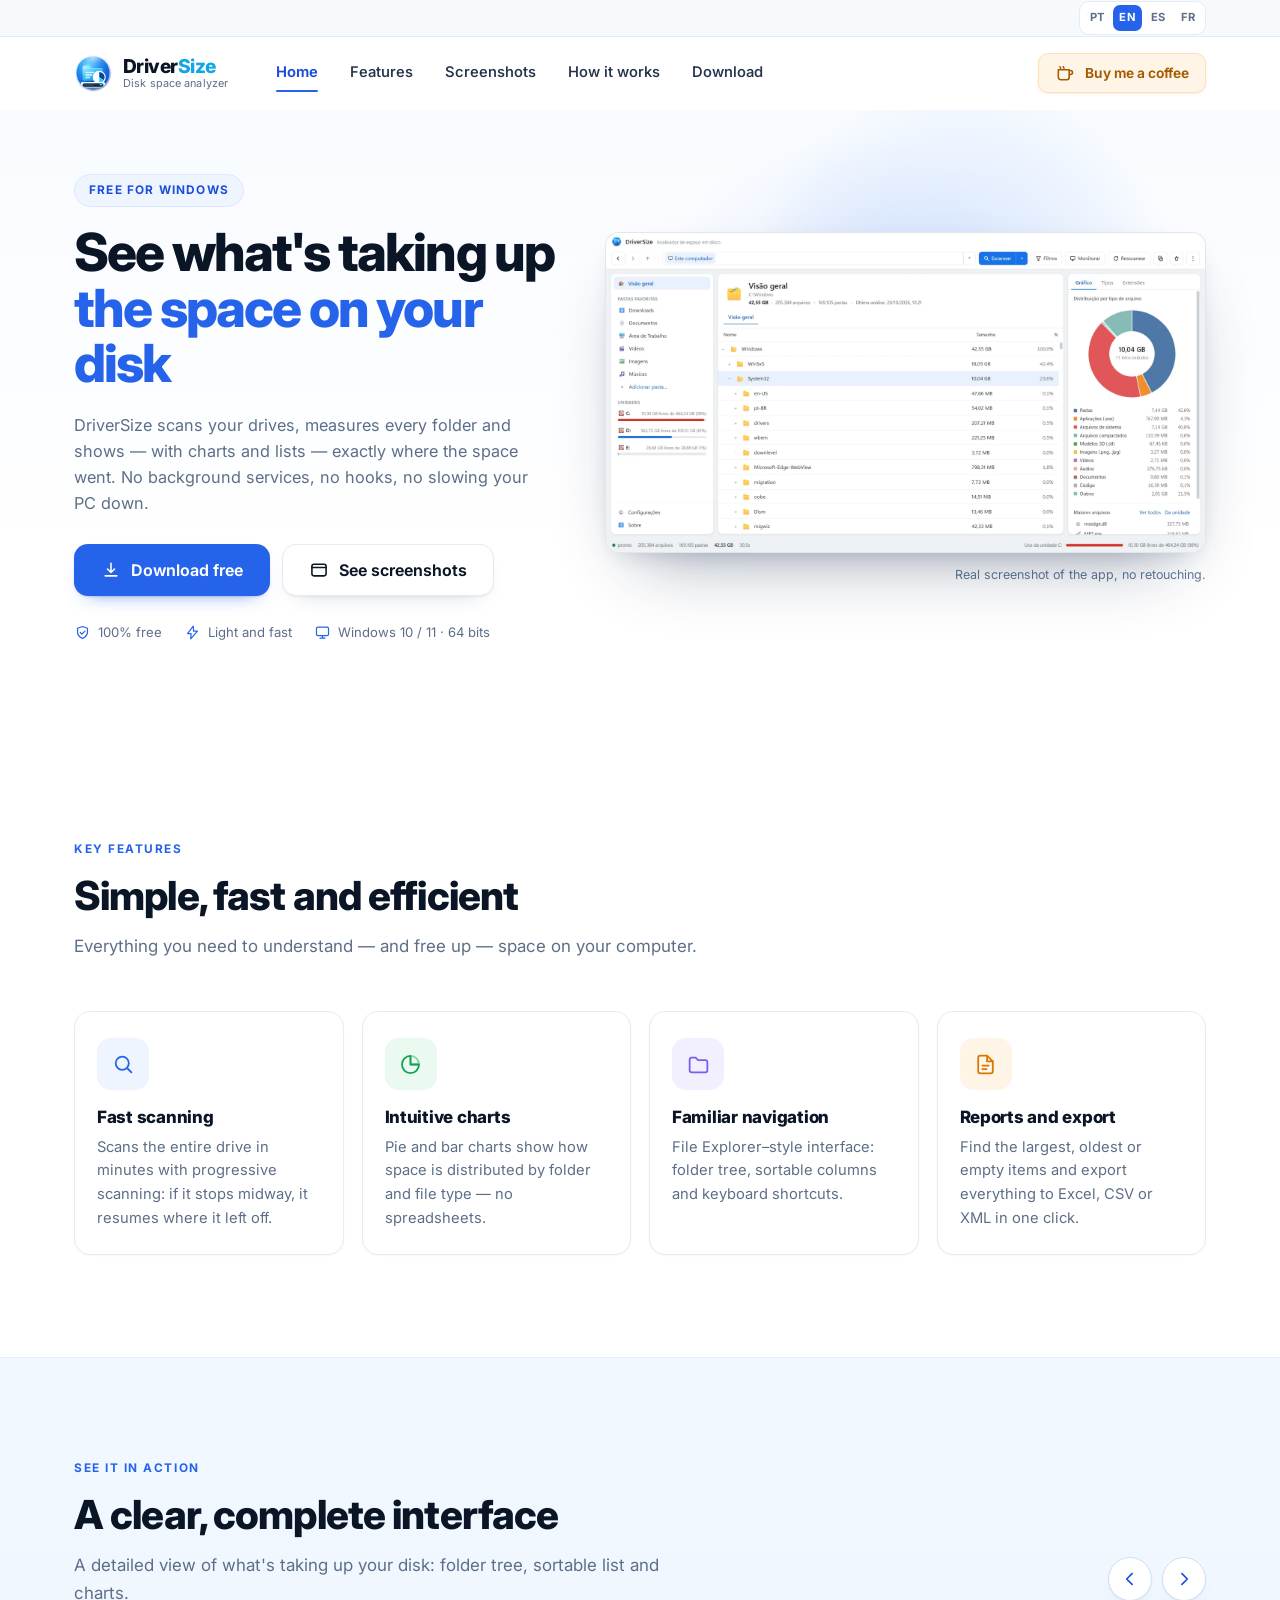
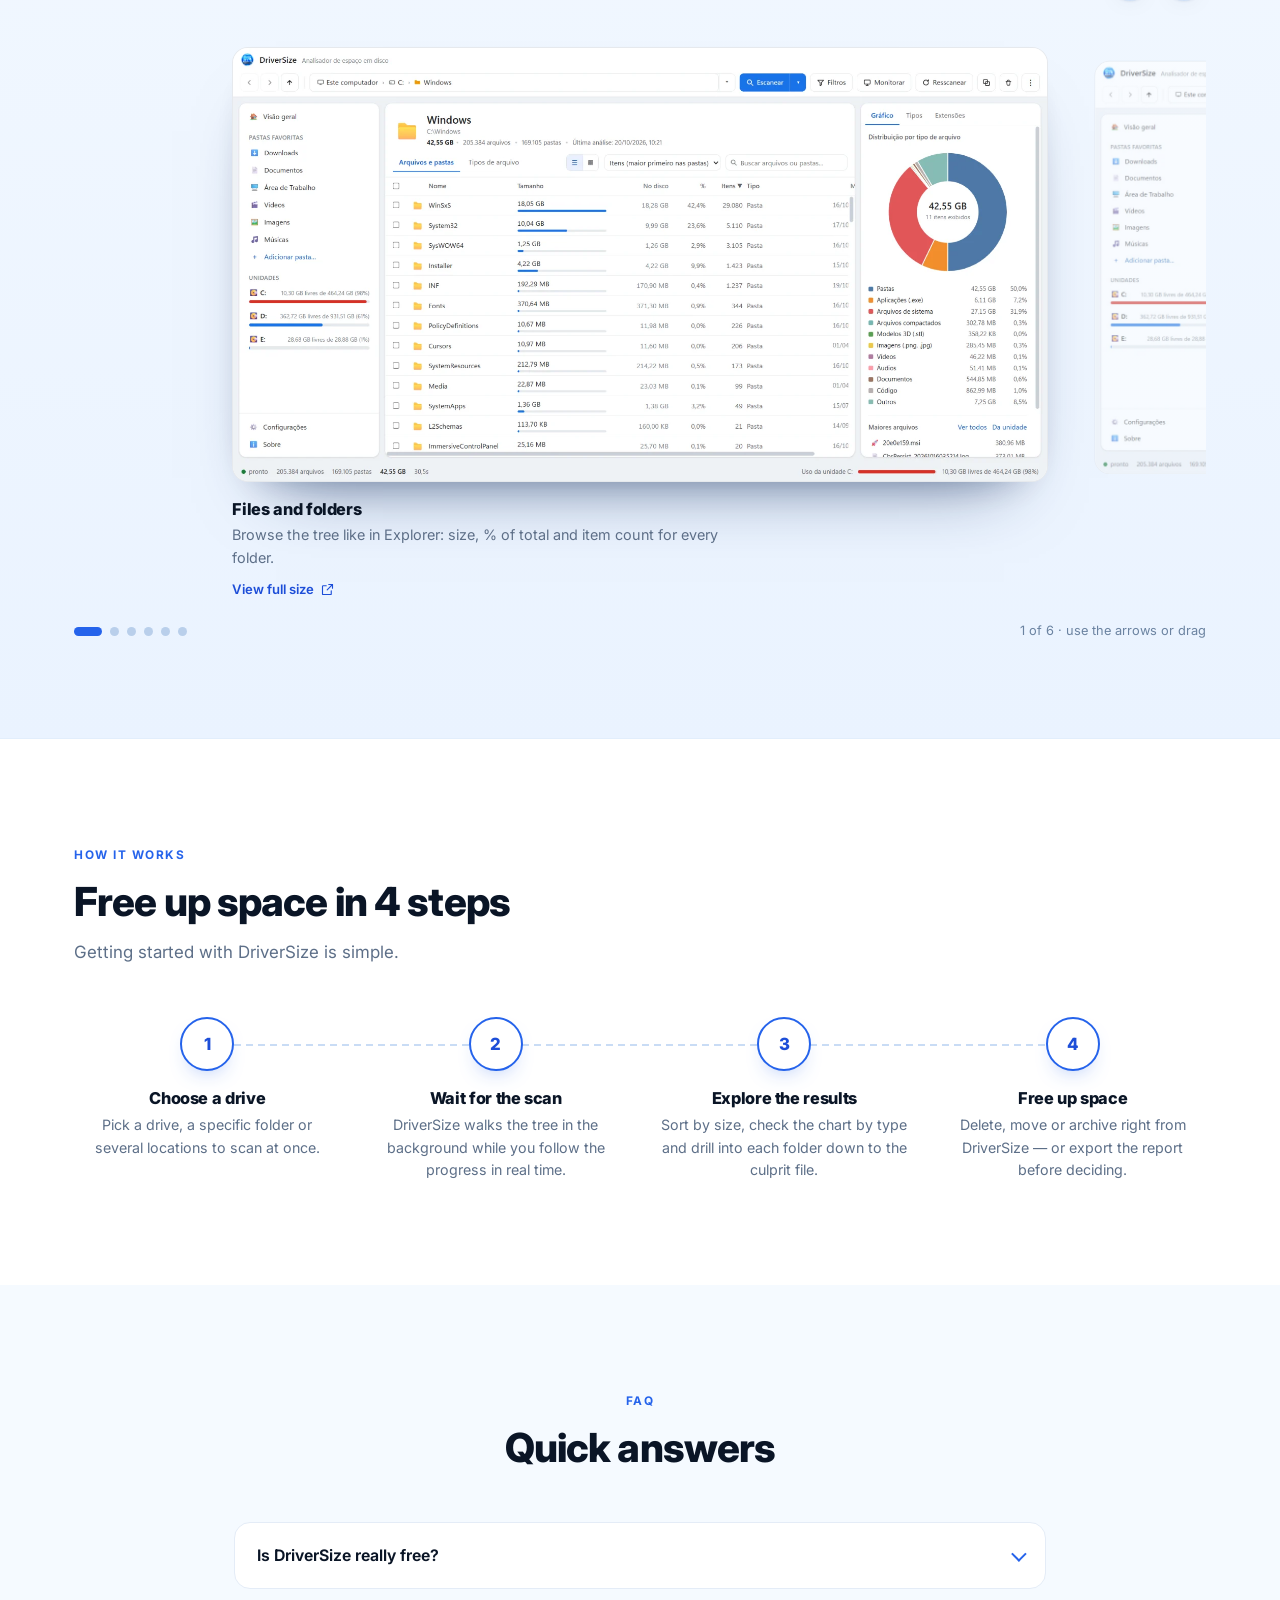
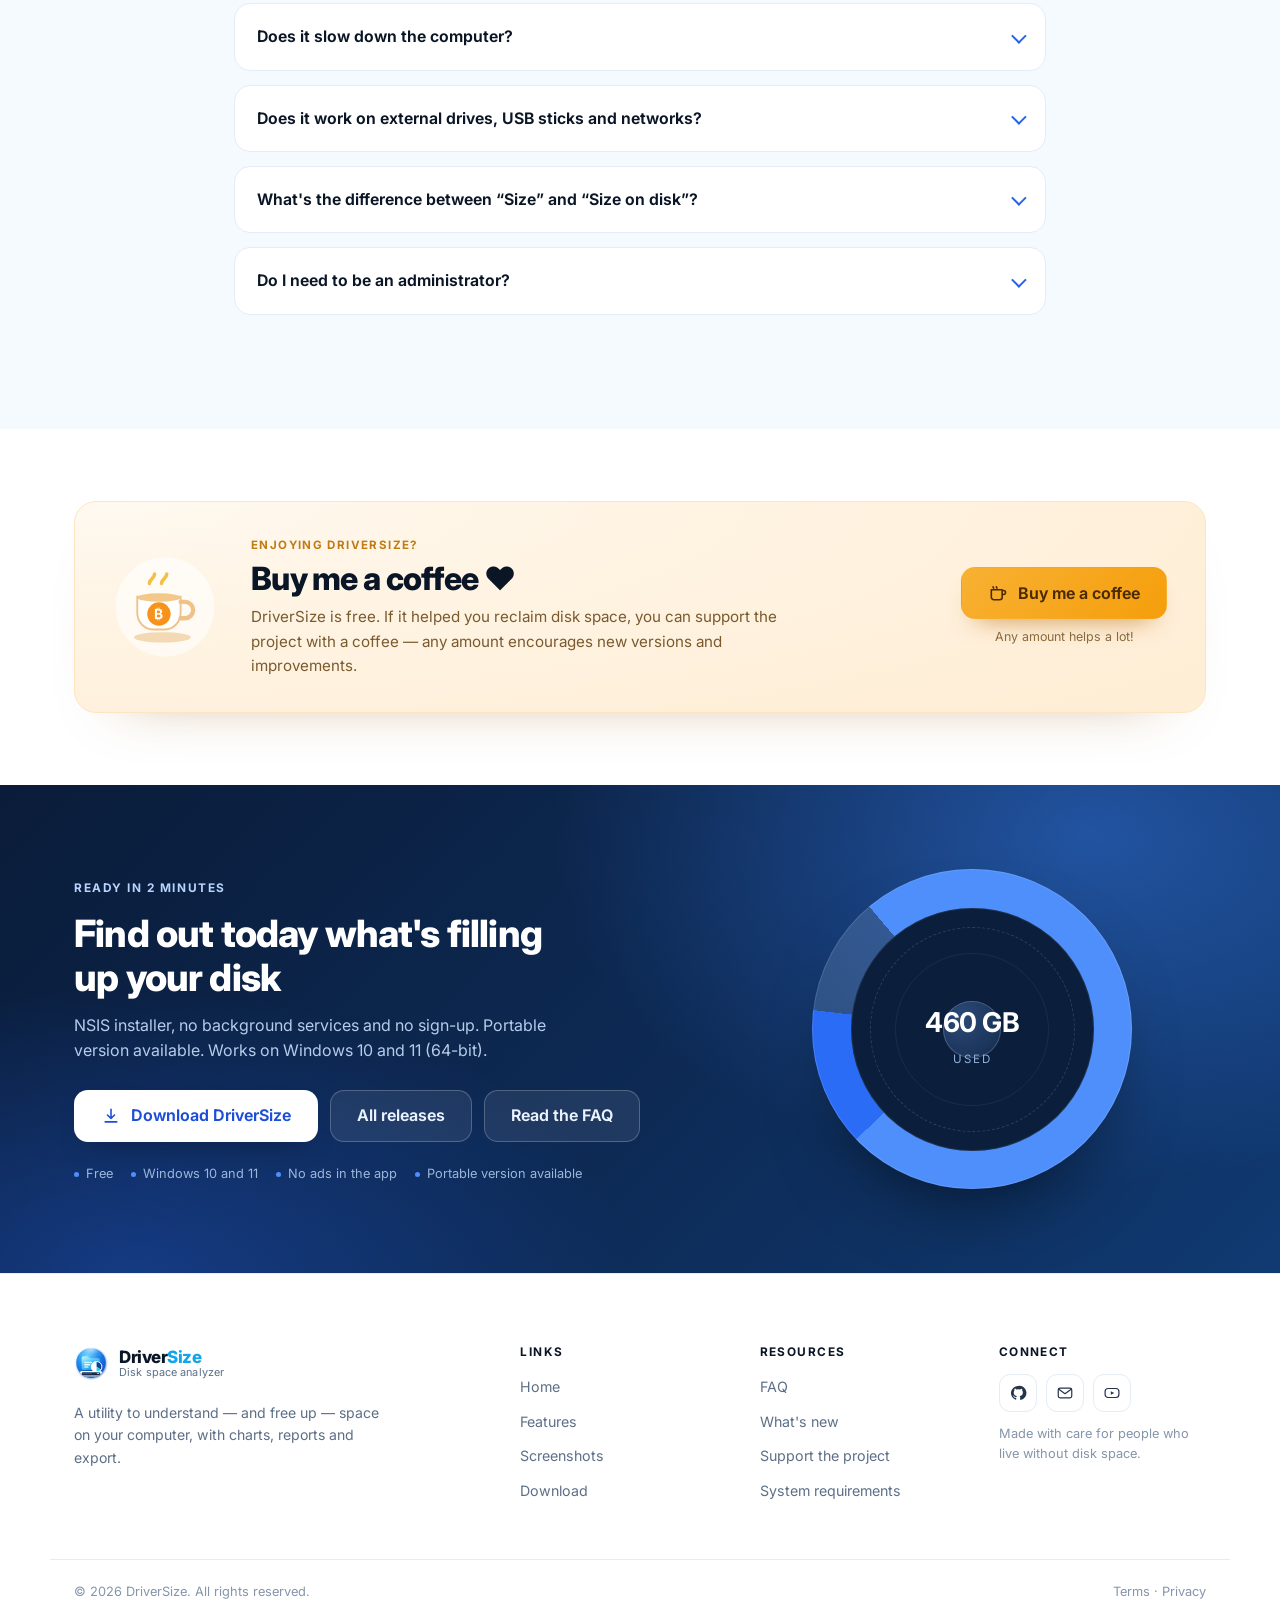
==== commit ee2ecaa3: "Add an all-releases button next to the download button Links to the GitHub releases page in a new ta" ====
--- a/en/index.html
+++ b/en/index.html
@@ -9,23 +9,23 @@
 <meta property="og:type" content="website">
 <!-- meta:start -->
 <meta property="og:locale" content="en_US">
-<meta property="og:url" content="https://weguest.github.io/driversize/en/">
+<meta property="og:url" content="https://weguest.github.io/driversize-site/en/">
 <!-- meta:end -->
 <meta property="og:title" content="DriverSize — Disk space analyzer for Windows">
 <meta property="og:description" content="See in minutes which folders and files are eating up your disk. Charts, reports and export to Excel, CSV and XML.">
 <!-- og:image: gerado pelo build.mjs (og-<idioma>.jpg); use SITE_URL para URL absoluta -->
-<meta property="og:image" content="https://weguest.github.io/driversize/assets/img/og-en.jpg">
+<meta property="og:image" content="https://weguest.github.io/driversize-site/assets/img/og-en.jpg">
 <meta property="og:image:width" content="1200">
 <meta property="og:image:height" content="630">
 <meta name="twitter:card" content="summary_large_image">
 <link rel="icon" href="../assets/img/favicon.svg" type="image/svg+xml">
 <!-- alternates:start -->
-<link rel="canonical" href="https://weguest.github.io/driversize/en/">
-<link rel="alternate" hreflang="pt-BR" href="https://weguest.github.io/driversize/">
-<link rel="alternate" hreflang="en" href="https://weguest.github.io/driversize/en/">
-<link rel="alternate" hreflang="es" href="https://weguest.github.io/driversize/es/">
-<link rel="alternate" hreflang="fr" href="https://weguest.github.io/driversize/fr/">
-<link rel="alternate" hreflang="x-default" href="https://weguest.github.io/driversize/">
+<link rel="canonical" href="https://weguest.github.io/driversize-site/en/">
+<link rel="alternate" hreflang="pt-BR" href="https://weguest.github.io/driversize-site/">
+<link rel="alternate" hreflang="en" href="https://weguest.github.io/driversize-site/en/">
+<link rel="alternate" hreflang="es" href="https://weguest.github.io/driversize-site/es/">
+<link rel="alternate" hreflang="fr" href="https://weguest.github.io/driversize-site/fr/">
+<link rel="alternate" hreflang="x-default" href="https://weguest.github.io/driversize-site/">
 <!-- alternates:end -->
 <link rel="preconnect" href="https://fonts.googleapis.com">
 <link rel="preconnect" href="https://fonts.gstatic.com" crossorigin>
@@ -466,10 +466,11 @@
         <h2>Find out today what's filling up your disk</h2>
         <p>NSIS installer, no background services and no sign-up. Portable version available. Works on Windows 10 and 11 (64-bit).</p>
         <div class="download__actions">
-          <a class="btn btn--white btn--lg" href="../downloads/DriverSize-setup.exe" download>
+          <a class="btn btn--white btn--lg" href="https://github.com/weguest/driversize/releases/download/v1.2.2/DriverSize-1.2.2-setup.exe">
             <svg viewBox="0 0 24 24" aria-hidden="true" class="ico"><path d="M12 4v11m0 0 4.2-4.2M12 15l-4.2-4.2M5 19h14"/></svg>
             Download DriverSize
           </a>
+          <a class="btn btn--onDark btn--lg" href="https://github.com/weguest/driversize/releases" target="_blank" rel="noopener">All releases</a>
           <a class="btn btn--onDark btn--lg" href="#faq">Read the FAQ</a>
         </div>
         <ul class="download__meta">
